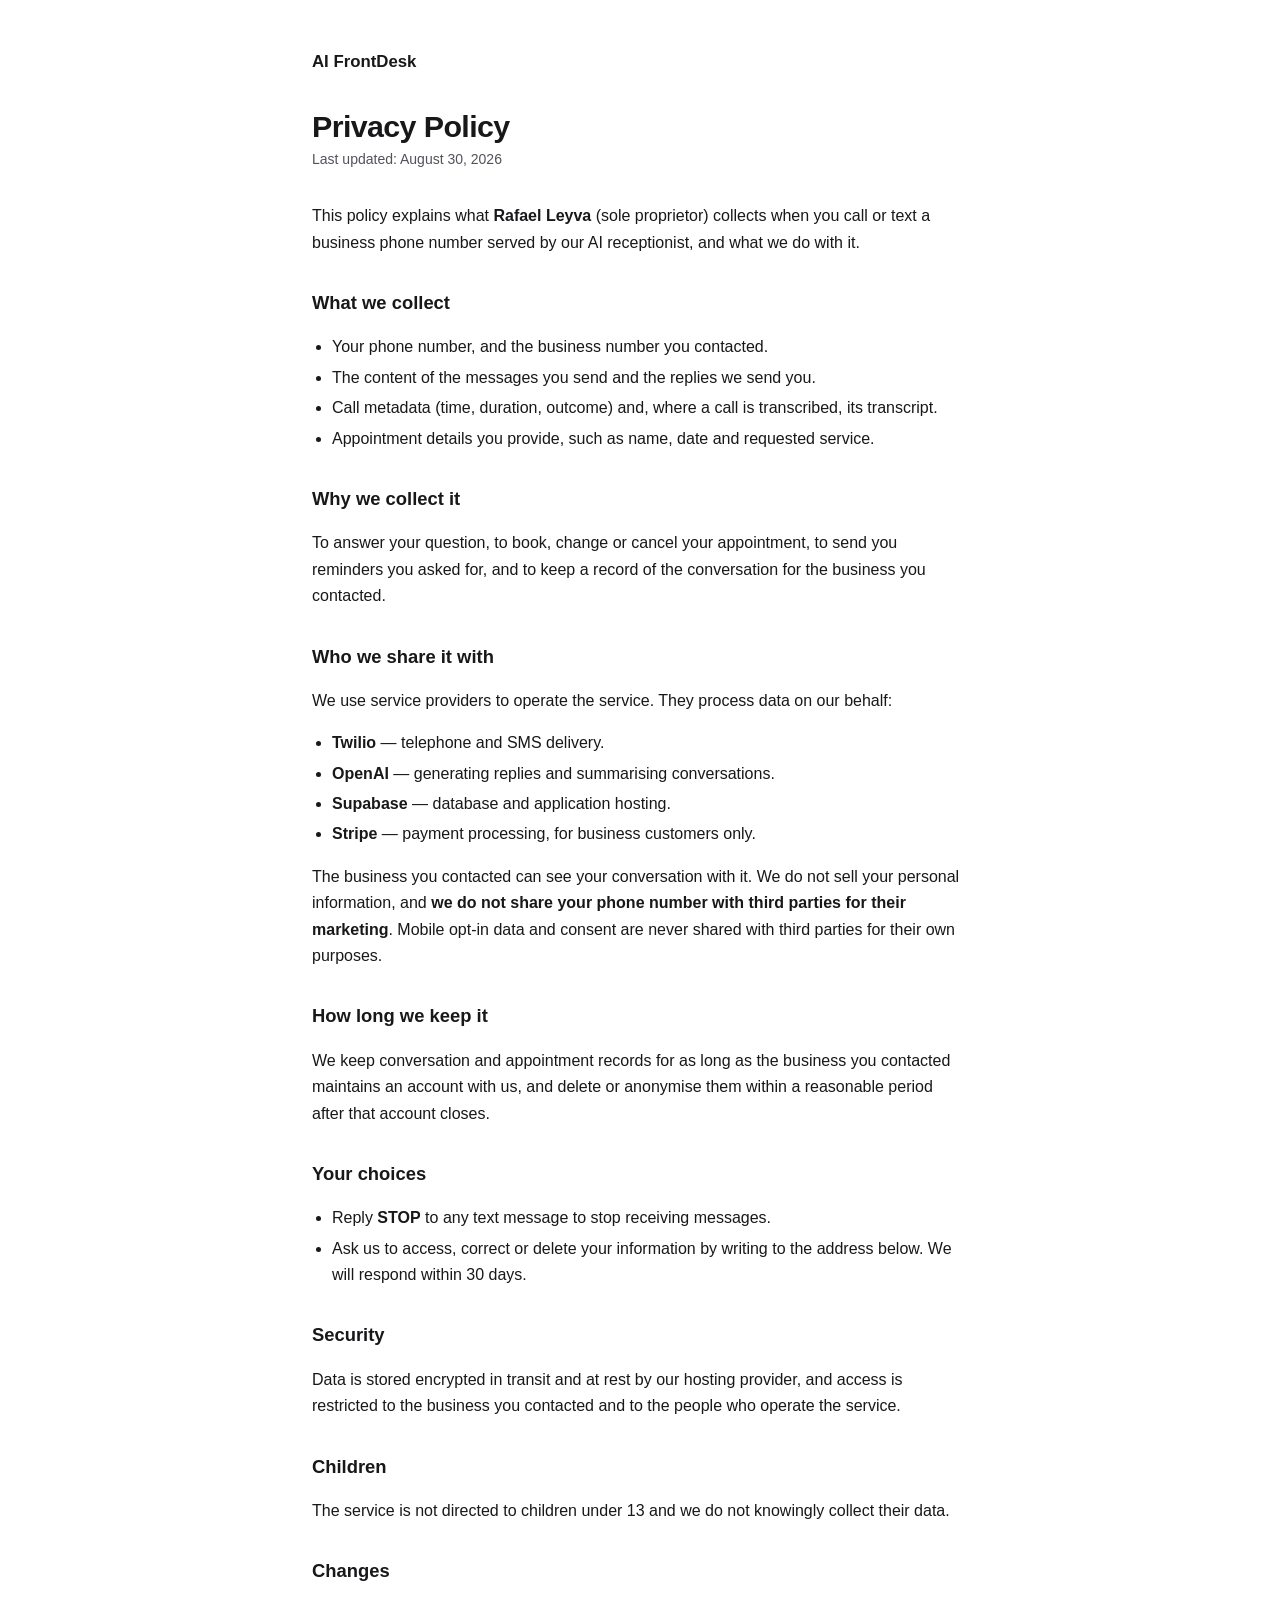
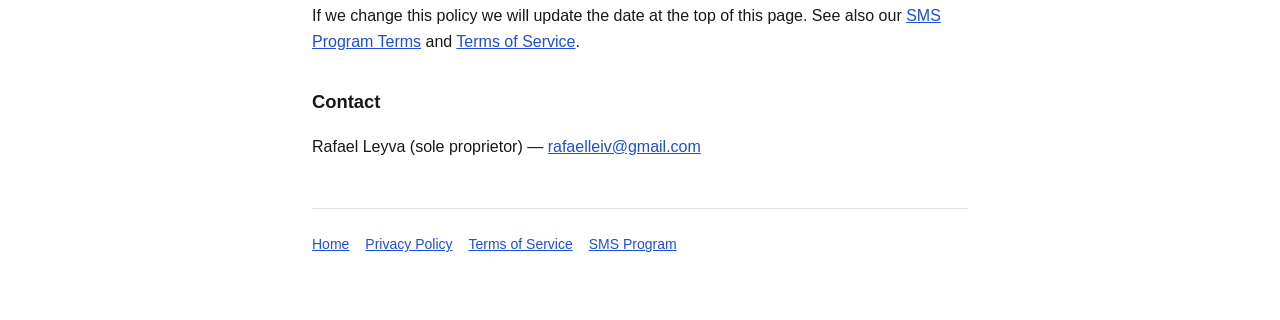
==== privacy/index.html @ 3fef2adc "URLs limpias: /sms, /privacy y /terms en vez de .html Son las que se declaran en el message_flow de " ====
<!doctype html>
<html lang="en">
<head>
<meta charset="utf-8">
<meta name="viewport" content="width=device-width, initial-scale=1">
<title>Privacy Policy &middot; AI FrontDesk</title>
<meta name="description" content="What we collect when you call or text, and what we do with it.">
<link rel="stylesheet" href="../style.css">
</head>
<body>
<div class="wrap">
<header><a class="brand" href="../">AI FrontDesk</a></header>
<h1>Privacy Policy</h1>
<p class="updated">Last updated: August 30, 2026</p>

<p>This policy explains what <strong>Rafael Leyva</strong> (sole proprietor) collects when you call
or text a business phone number served by our AI receptionist, and what we do with it.</p>

<h2>What we collect</h2>
<ul>
<li>Your phone number, and the business number you contacted.</li>
<li>The content of the messages you send and the replies we send you.</li>
<li>Call metadata (time, duration, outcome) and, where a call is transcribed, its transcript.</li>
<li>Appointment details you provide, such as name, date and requested service.</li>
</ul>

<h2>Why we collect it</h2>
<p>To answer your question, to book, change or cancel your appointment, to send you reminders you
asked for, and to keep a record of the conversation for the business you contacted.</p>

<h2>Who we share it with</h2>
<p>We use service providers to operate the service. They process data on our behalf:</p>
<ul>
<li><strong>Twilio</strong> &mdash; telephone and SMS delivery.</li>
<li><strong>OpenAI</strong> &mdash; generating replies and summarising conversations.</li>
<li><strong>Supabase</strong> &mdash; database and application hosting.</li>
<li><strong>Stripe</strong> &mdash; payment processing, for business customers only.</li>
</ul>
<p>The business you contacted can see your conversation with it. We do not sell your personal
information, and <strong>we do not share your phone number with third parties for their
marketing</strong>. Mobile opt-in data and consent are never shared with third parties for their own
purposes.</p>

<h2>How long we keep it</h2>
<p>We keep conversation and appointment records for as long as the business you contacted maintains
an account with us, and delete or anonymise them within a reasonable period after that account
closes.</p>

<h2>Your choices</h2>
<ul>
<li>Reply <strong>STOP</strong> to any text message to stop receiving messages.</li>
<li>Ask us to access, correct or delete your information by writing to the address below. We will
respond within 30 days.</li>
</ul>

<h2>Security</h2>
<p>Data is stored encrypted in transit and at rest by our hosting provider, and access is restricted
to the business you contacted and to the people who operate the service.</p>

<h2>Children</h2>
<p>The service is not directed to children under 13 and we do not knowingly collect their data.</p>

<h2>Changes</h2>
<p>If we change this policy we will update the date at the top of this page. See also our
<a href="../sms/">SMS Program Terms</a> and <a href="../terms/">Terms of Service</a>.</p>

<h2>Contact</h2>
<p>Rafael Leyva (sole proprietor) &mdash; <a href="mailto:rafaelleiv@gmail.com">rafaelleiv@gmail.com</a></p>
<nav class="footer">
  <a href="../">Home</a>
  <a href="../privacy/">Privacy Policy</a>
  <a href="../terms/">Terms of Service</a>
  <a href="../sms/">SMS Program</a>
</nav>
</div>
</body>
</html>
---- style.css ----
:root {
  --bg: #ffffff; --fg: #18181b; --muted: #52525b; --line: #e4e4e7; --accent: #1d4ed8;
}
@media (prefers-color-scheme: dark) {
  :root { --bg: #0b0b0e; --fg: #ededf0; --muted: #a1a1aa; --line: #27272a; --accent: #93b4ff; }
}
* { box-sizing: border-box; }
body {
  margin: 0; background: var(--bg); color: var(--fg);
  font: 16px/1.65 -apple-system, BlinkMacSystemFont, "Segoe UI", Roboto, Helvetica, Arial, sans-serif;
}
.wrap { max-width: 44rem; margin: 0 auto; padding: 3rem 1.5rem 4rem; }
header a.brand { font-weight: 700; font-size: 1.05rem; color: var(--fg); text-decoration: none; }
h1 { font-size: 1.9rem; line-height: 1.2; margin: 2rem 0 .25rem; letter-spacing: -.02em; }
h2 { font-size: 1.15rem; margin: 2rem 0 .5rem; }
.updated { color: var(--muted); font-size: .875rem; margin: 0 0 2rem; }
p, li { color: var(--fg); }
ul { padding-left: 1.25rem; }
li { margin: .25rem 0; }
a { color: var(--accent); }
blockquote {
  margin: 1rem 0; padding: .75rem 1rem; border-left: 3px solid var(--line);
  color: var(--muted); font-style: italic;
}
nav.footer {
  margin-top: 3rem; padding-top: 1.5rem; border-top: 1px solid var(--line);
  display: flex; flex-wrap: wrap; gap: 1rem; font-size: .875rem;
}
.lead { font-size: 1.05rem; color: var(--muted); }
.card { border: 1px solid var(--line); border-radius: .6rem; padding: 1rem 1.25rem; margin: .75rem 0; }
.card h3 { margin: 0 0 .25rem; font-size: 1rem; }
.card p { margin: 0; color: var(--muted); font-size: .925rem; }
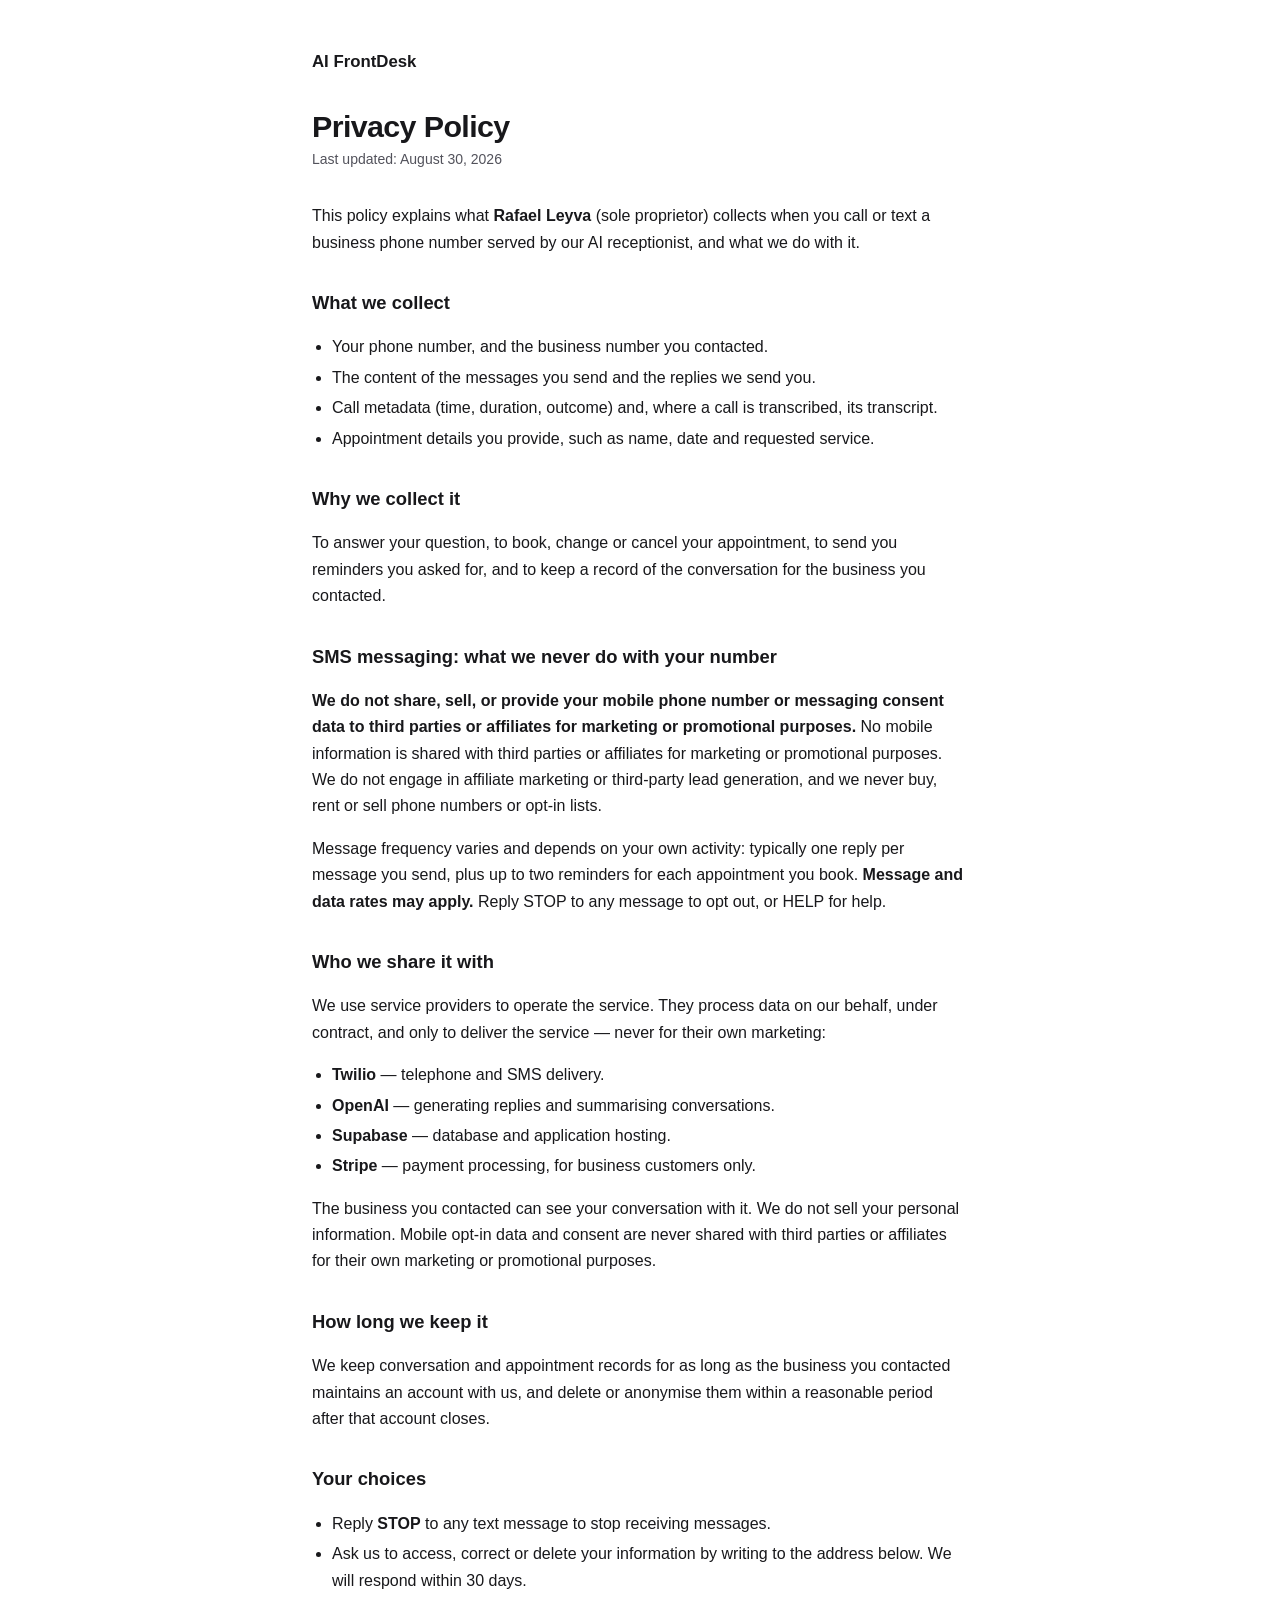
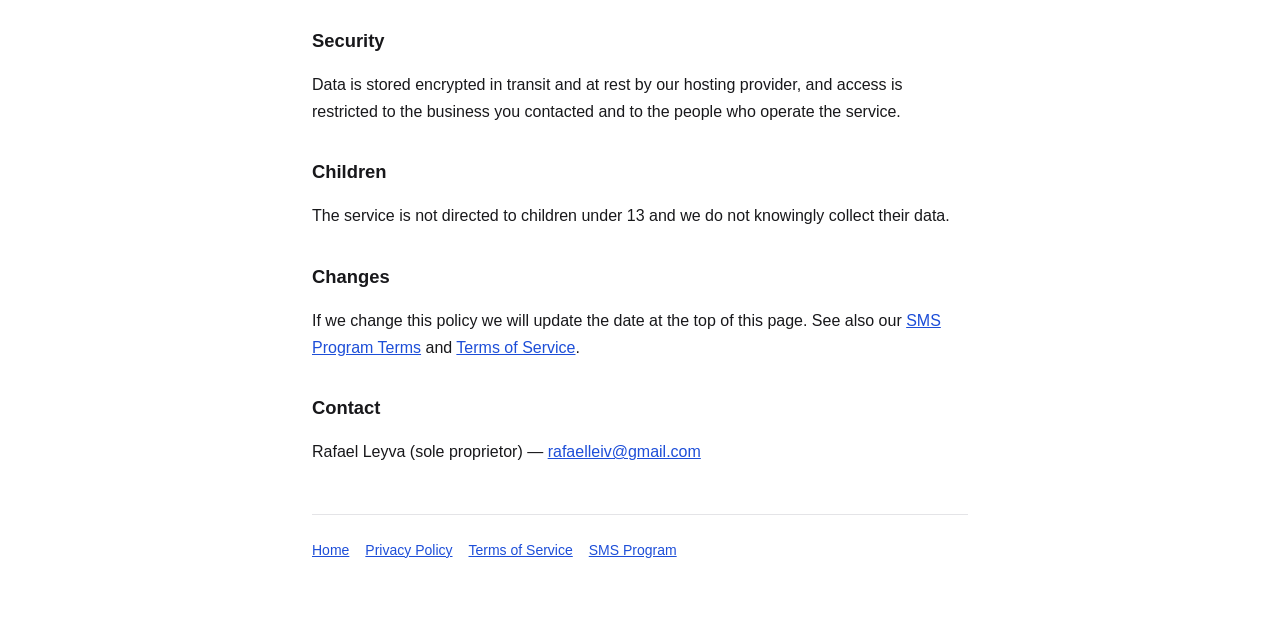
==== commit 53749a63: "Disclosures que exige TCR, con la redaccion canonica La campana se rechazo con 30908 (no se puede ve" ====
--- a/privacy/index.html
+++ b/privacy/index.html
@@ -28,8 +28,19 @@
 <p>To answer your question, to book, change or cancel your appointment, to send you reminders you
 asked for, and to keep a record of the conversation for the business you contacted.</p>
 
+<h2>SMS messaging: what we never do with your number</h2>
+<p><strong>We do not share, sell, or provide your mobile phone number or messaging consent data
+to third parties or affiliates for marketing or promotional purposes.</strong> No mobile
+information is shared with third parties or affiliates for marketing or promotional purposes.
+We do not engage in affiliate marketing or third-party lead generation, and we never buy, rent
+or sell phone numbers or opt-in lists.</p>
+<p>Message frequency varies and depends on your own activity: typically one reply per message you
+send, plus up to two reminders for each appointment you book. <strong>Message and data rates may
+apply.</strong> Reply STOP to any message to opt out, or HELP for help.</p>
+
 <h2>Who we share it with</h2>
-<p>We use service providers to operate the service. They process data on our behalf:</p>
+<p>We use service providers to operate the service. They process data on our behalf, under
+contract, and only to deliver the service &mdash; never for their own marketing:</p>
 <ul>
 <li><strong>Twilio</strong> &mdash; telephone and SMS delivery.</li>
 <li><strong>OpenAI</strong> &mdash; generating replies and summarising conversations.</li>
@@ -37,9 +48,8 @@
 <li><strong>Stripe</strong> &mdash; payment processing, for business customers only.</li>
 </ul>
 <p>The business you contacted can see your conversation with it. We do not sell your personal
-information, and <strong>we do not share your phone number with third parties for their
-marketing</strong>. Mobile opt-in data and consent are never shared with third parties for their own
-purposes.</p>
+information. Mobile opt-in data and consent are never shared with third parties or affiliates for
+their own marketing or promotional purposes.</p>
 
 <h2>How long we keep it</h2>
 <p>We keep conversation and appointment records for as long as the business you contacted maintains
